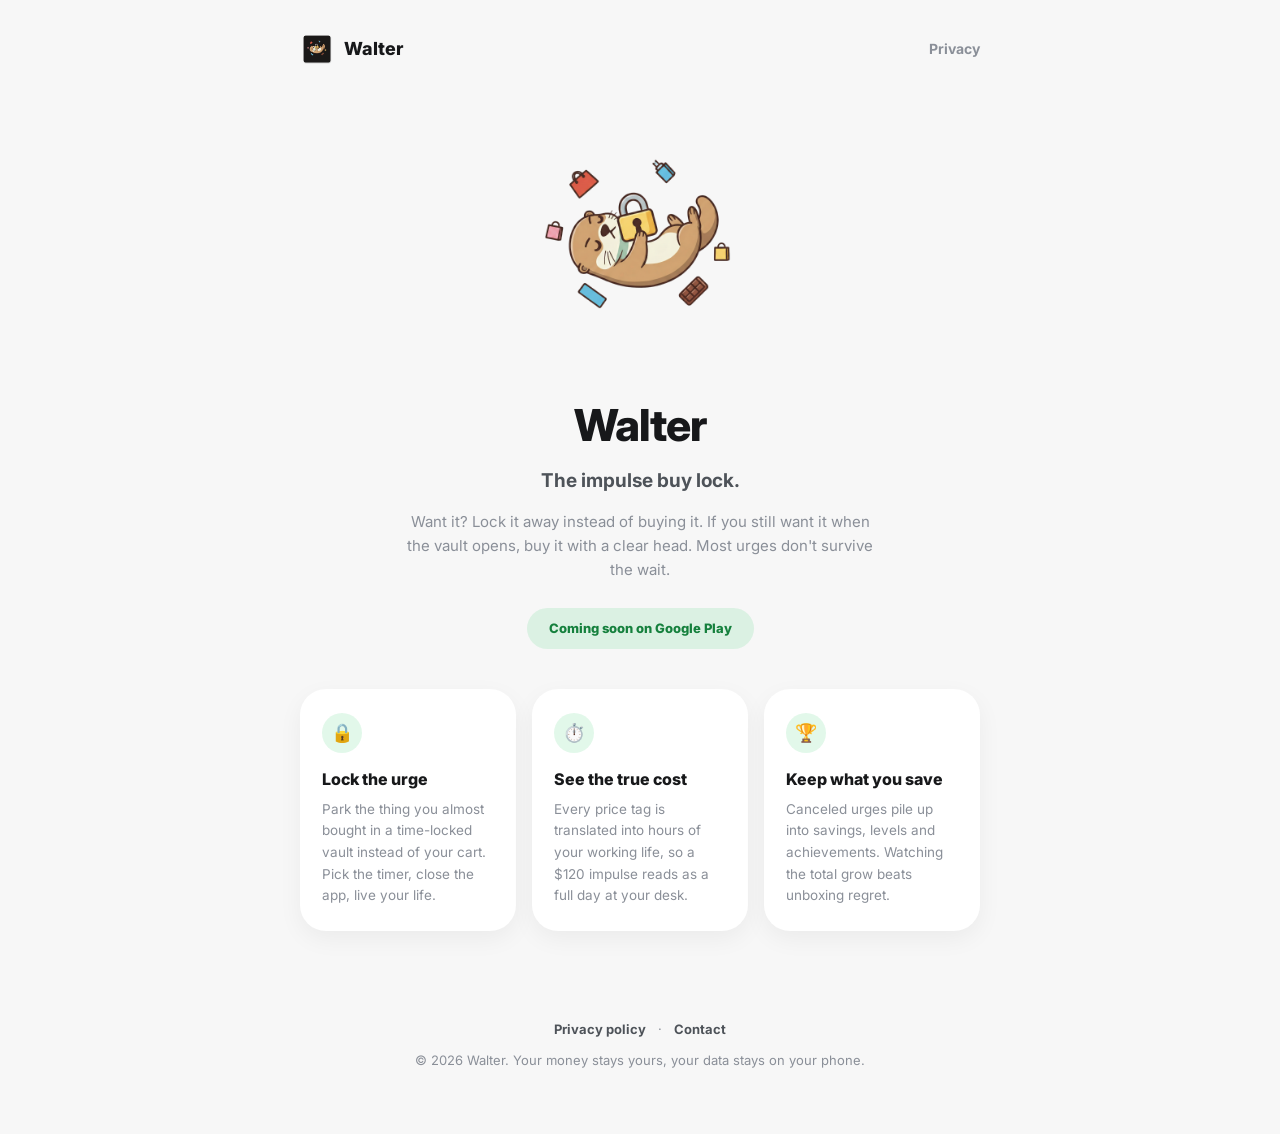
==== index.html @ 2b9dfd16 "Walter landing page and privacy policy Co-Authored-By: Claude Fable 5 <noreply@anthropic.com>" ====
<!doctype html>
<html lang="en">
<head>
  <meta charset="utf-8">
  <meta name="viewport" content="width=device-width, initial-scale=1">
  <title>Walter — the impulse buy lock</title>
  <meta name="description" content="Walter locks your impulse buys in a time vault. If you still want it when the vault opens, buy it with a clear head. Most urges don't survive the wait.">
  <link rel="icon" type="image/png" href="favicon.png">
  <link rel="preconnect" href="https://fonts.googleapis.com">
  <link rel="preconnect" href="https://fonts.gstatic.com" crossorigin>
  <link href="https://fonts.googleapis.com/css2?family=Inter:wght@400;700;800&display=swap" rel="stylesheet">
  <link rel="stylesheet" href="styles.css">
</head>
<body>
  <div class="wrap">
    <header class="site">
      <a class="brand" href="index.html">
        <img src="favicon.png" alt="">
        Walter
      </a>
      <nav><a href="privacy.html">Privacy</a></nav>
    </header>

    <section class="hero">
      <img class="mascot" src="otter.png" alt="Walter the otter floating on his back, hugging a padlock while shopping temptations drift around him">
      <h1>Walter</h1>
      <p class="tagline">The impulse buy lock.</p>
      <p class="sub">
        Want it? Lock it away instead of buying it. If you still want it when the
        vault opens, buy it with a clear head. Most urges don't survive the wait.
      </p>
      <span class="pill">Coming soon on Google Play</span>
    </section>

    <section class="cards">
      <div class="card">
        <div class="dot">🔒</div>
        <h3>Lock the urge</h3>
        <p>Park the thing you almost bought in a time-locked vault instead of your cart. Pick the timer, close the app, live your life.</p>
      </div>
      <div class="card">
        <div class="dot">⏱️</div>
        <h3>See the true cost</h3>
        <p>Every price tag is translated into hours of your working life, so a $120 impulse reads as a full day at your desk.</p>
      </div>
      <div class="card">
        <div class="dot">🏆</div>
        <h3>Keep what you save</h3>
        <p>Canceled urges pile up into savings, levels and achievements. Watching the total grow beats unboxing regret.</p>
      </div>
    </section>

    <footer class="site">
      <a href="privacy.html">Privacy policy</a>
      <span class="sep">·</span>
      <a href="mailto:winndin@gmail.com">Contact</a>
      <p style="margin-top: 10px;">© 2026 Walter. Your money stays yours, your data stays on your phone.</p>
    </footer>
  </div>
</body>
</html>
---- styles.css ----
/* Walter site — mirrors the app's soft health-app look. */
:root {
  --bg: #F7F7F7;
  --surface: #FFFFFF;
  --text: #17181A;
  --text-secondary: #4E5359;
  --text-muted: #8A8F98;
  --accent: #22C55E;
  --accent-soft: rgba(34, 197, 94, 0.13);
  --radius: 26px;
  --shadow: 0 8px 24px rgba(15, 18, 20, 0.05);
}

* { margin: 0; padding: 0; box-sizing: border-box; }

body {
  font-family: 'Inter', -apple-system, 'Segoe UI', Roboto, sans-serif;
  background: var(--bg);
  color: var(--text);
  line-height: 1.6;
  -webkit-font-smoothing: antialiased;
}

.wrap {
  max-width: 720px;
  margin: 0 auto;
  padding: 24px 20px 64px;
}

header.site {
  display: flex;
  align-items: center;
  justify-content: space-between;
  padding: 8px 0 40px;
}

.brand {
  display: flex;
  align-items: center;
  gap: 10px;
  font-weight: 800;
  font-size: 18px;
  color: var(--text);
  text-decoration: none;
}

.brand img { width: 34px; height: 34px; border-radius: 10px; }

header.site nav a {
  color: var(--text-muted);
  text-decoration: none;
  font-weight: 700;
  font-size: 14px;
}

header.site nav a:hover { color: var(--text); }

.hero { text-align: center; padding: 8px 0 40px; }

.hero img.mascot {
  width: 260px;
  max-width: 70vw;
  height: auto;
  margin-bottom: 8px;
}

.hero h1 {
  font-size: 44px;
  font-weight: 800;
  letter-spacing: -0.02em;
  margin-bottom: 6px;
}

.hero p.tagline {
  font-size: 19px;
  font-weight: 700;
  color: var(--text-secondary);
  margin-bottom: 14px;
}

.hero p.sub {
  font-size: 15px;
  color: var(--text-muted);
  max-width: 480px;
  margin: 0 auto 26px;
}

.pill {
  display: inline-block;
  background: var(--accent-soft);
  color: #15803D;
  font-weight: 800;
  font-size: 13px;
  padding: 10px 22px;
  border-radius: 999px;
}

.cards {
  display: grid;
  grid-template-columns: repeat(auto-fit, minmax(200px, 1fr));
  gap: 16px;
  margin-bottom: 48px;
}

.card {
  background: var(--surface);
  border-radius: var(--radius);
  box-shadow: var(--shadow);
  padding: 24px 22px;
}

.card .dot {
  width: 40px;
  height: 40px;
  border-radius: 999px;
  background: var(--accent-soft);
  display: flex;
  align-items: center;
  justify-content: center;
  font-size: 18px;
  margin-bottom: 14px;
}

.card h3 { font-size: 16px; font-weight: 800; margin-bottom: 6px; }
.card p { font-size: 13.5px; color: var(--text-muted); }

/* Privacy page */
.doc {
  background: var(--surface);
  border-radius: var(--radius);
  box-shadow: var(--shadow);
  padding: 36px 32px;
}

.doc h1 { font-size: 28px; font-weight: 800; margin-bottom: 4px; }
.doc p.date { color: var(--text-muted); font-size: 13px; margin-bottom: 24px; }
.doc h2 { font-size: 17px; font-weight: 800; margin: 26px 0 8px; }
.doc p, .doc li { font-size: 14.5px; color: var(--text-secondary); }
.doc ul { padding-left: 22px; margin: 8px 0; }
.doc a { color: #15803D; font-weight: 700; text-decoration: none; }
.doc a:hover { text-decoration: underline; }

footer.site {
  text-align: center;
  padding-top: 40px;
  font-size: 13px;
  color: var(--text-muted);
}

footer.site a { color: var(--text-secondary); font-weight: 700; text-decoration: none; }
footer.site a:hover { color: var(--text); }
footer.site .sep { margin: 0 8px; color: var(--text-muted); }
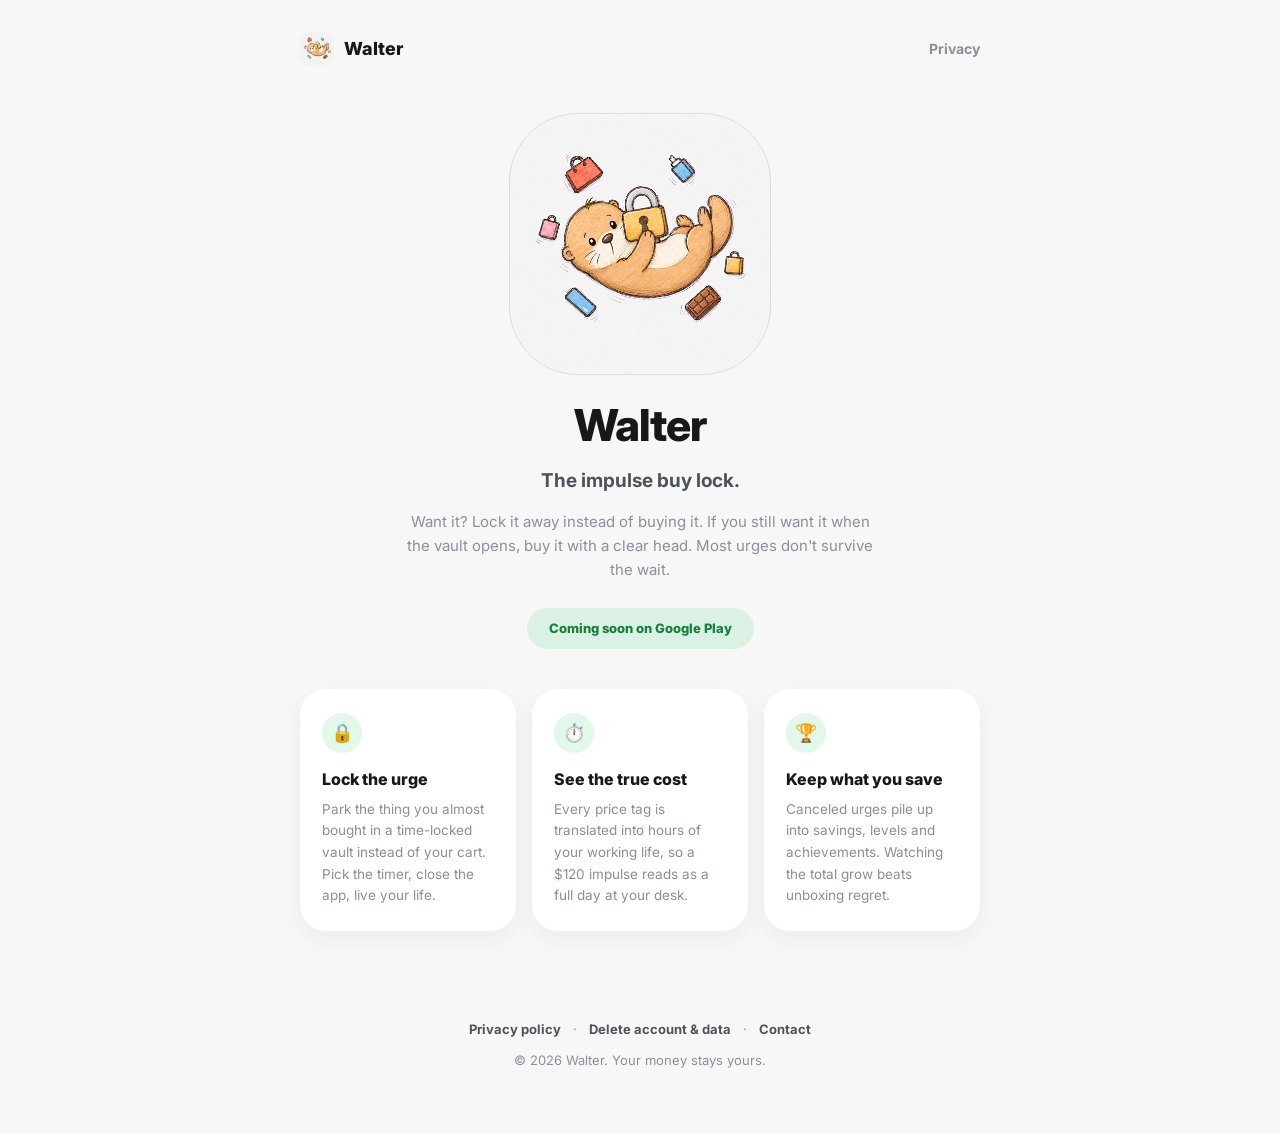
==== commit cc098588: "Update privacy policy and contact email" ====
--- a/index.html
+++ b/index.html
@@ -53,8 +53,10 @@
     <footer class="site">
       <a href="privacy.html">Privacy policy</a>
       <span class="sep">·</span>
-      <a href="mailto:winndin@gmail.com">Contact</a>
-      <p style="margin-top: 10px;">© 2026 Walter. Your money stays yours, your data stays on your phone.</p>
+      <a href="privacy.html#account-deletion">Delete account &amp; data</a>
+      <span class="sep">·</span>
+      <a href="mailto:nokolabs.dev@gmail.com">Contact</a>
+      <p style="margin-top: 10px;">© 2026 Walter. Your money stays yours.</p>
     </footer>
   </div>
 </body>
--- a/styles.css
+++ b/styles.css
@@ -62,6 +62,8 @@
   max-width: 70vw;
   height: auto;
   margin-bottom: 8px;
+  border-radius: 26%;
+  outline: 1px solid oklch(0 0 0 / 0.1);
 }
 
 .hero h1 {
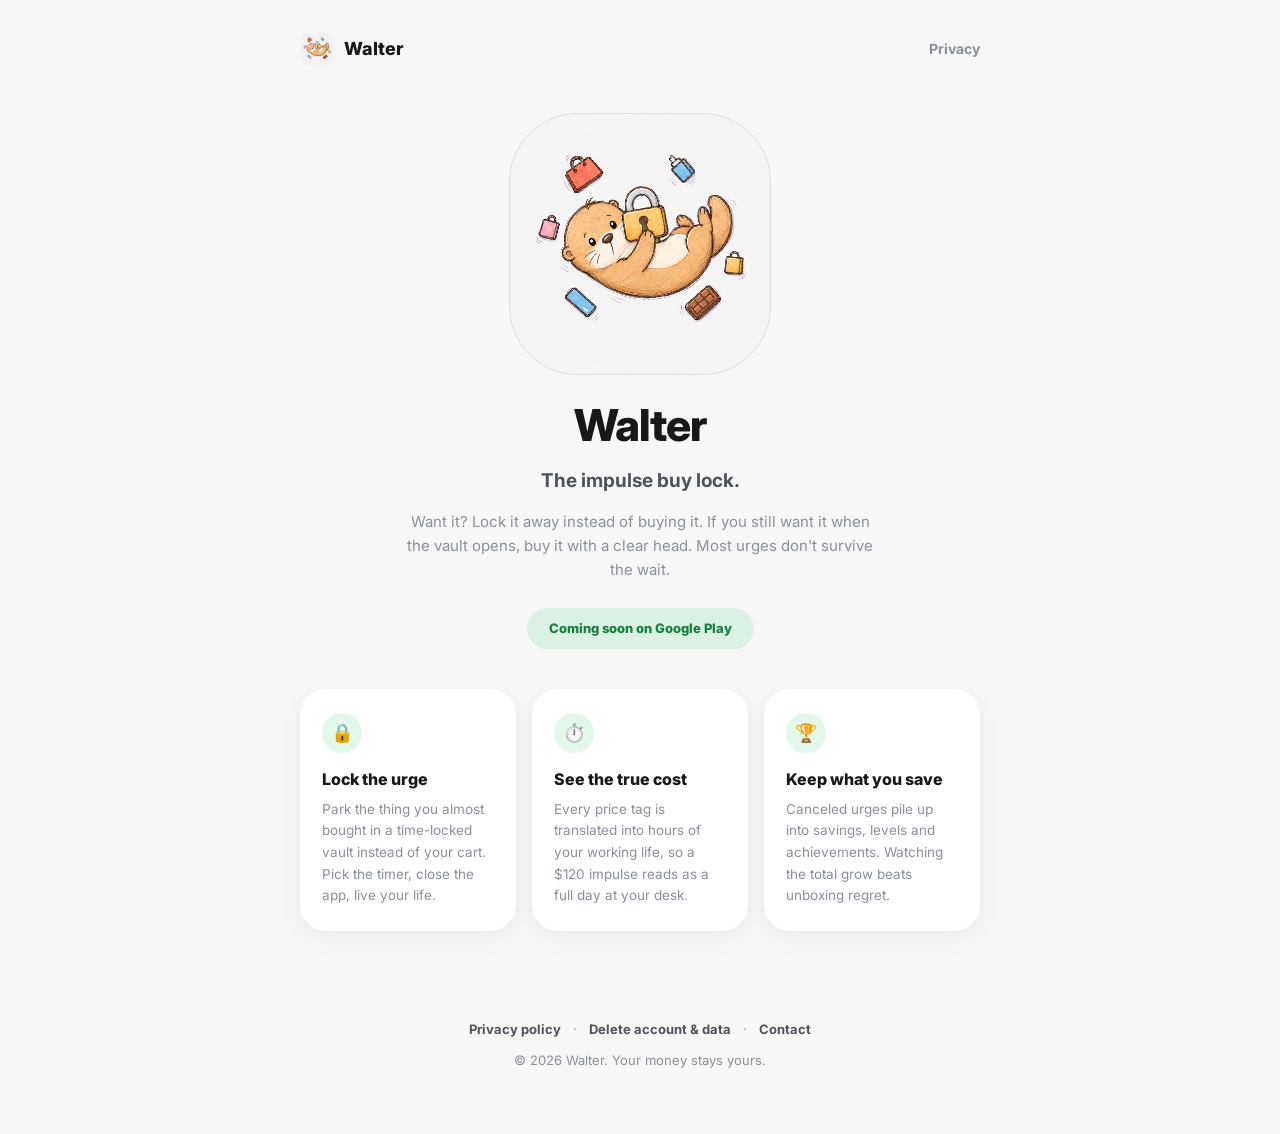
==== commit 50c7110a: "Update website icons to rounded treatment" ====
--- a/index.html
+++ b/index.html
@@ -5,7 +5,11 @@
   <meta name="viewport" content="width=device-width, initial-scale=1">
   <title>Walter — the impulse buy lock</title>
   <meta name="description" content="Walter locks your impulse buys in a time vault. If you still want it when the vault opens, buy it with a clear head. Most urges don't survive the wait.">
-  <link rel="icon" type="image/png" href="favicon.png">
+  <meta name="theme-color" content="#F3F3F3">
+  <link rel="icon" type="image/png" sizes="32x32" href="favicon-32.png">
+  <link rel="icon" type="image/png" sizes="16x16" href="favicon-16.png">
+  <link rel="apple-touch-icon" sizes="180x180" href="apple-touch-icon.png">
+  <link rel="manifest" href="manifest.webmanifest">
   <link rel="preconnect" href="https://fonts.googleapis.com">
   <link rel="preconnect" href="https://fonts.gstatic.com" crossorigin>
   <link href="https://fonts.googleapis.com/css2?family=Inter:wght@400;700;800&display=swap" rel="stylesheet">
@@ -15,7 +19,7 @@
   <div class="wrap">
     <header class="site">
       <a class="brand" href="index.html">
-        <img src="favicon.png" alt="">
+        <img src="icon-192.png" alt="">
         Walter
       </a>
       <nav><a href="privacy.html">Privacy</a></nav>
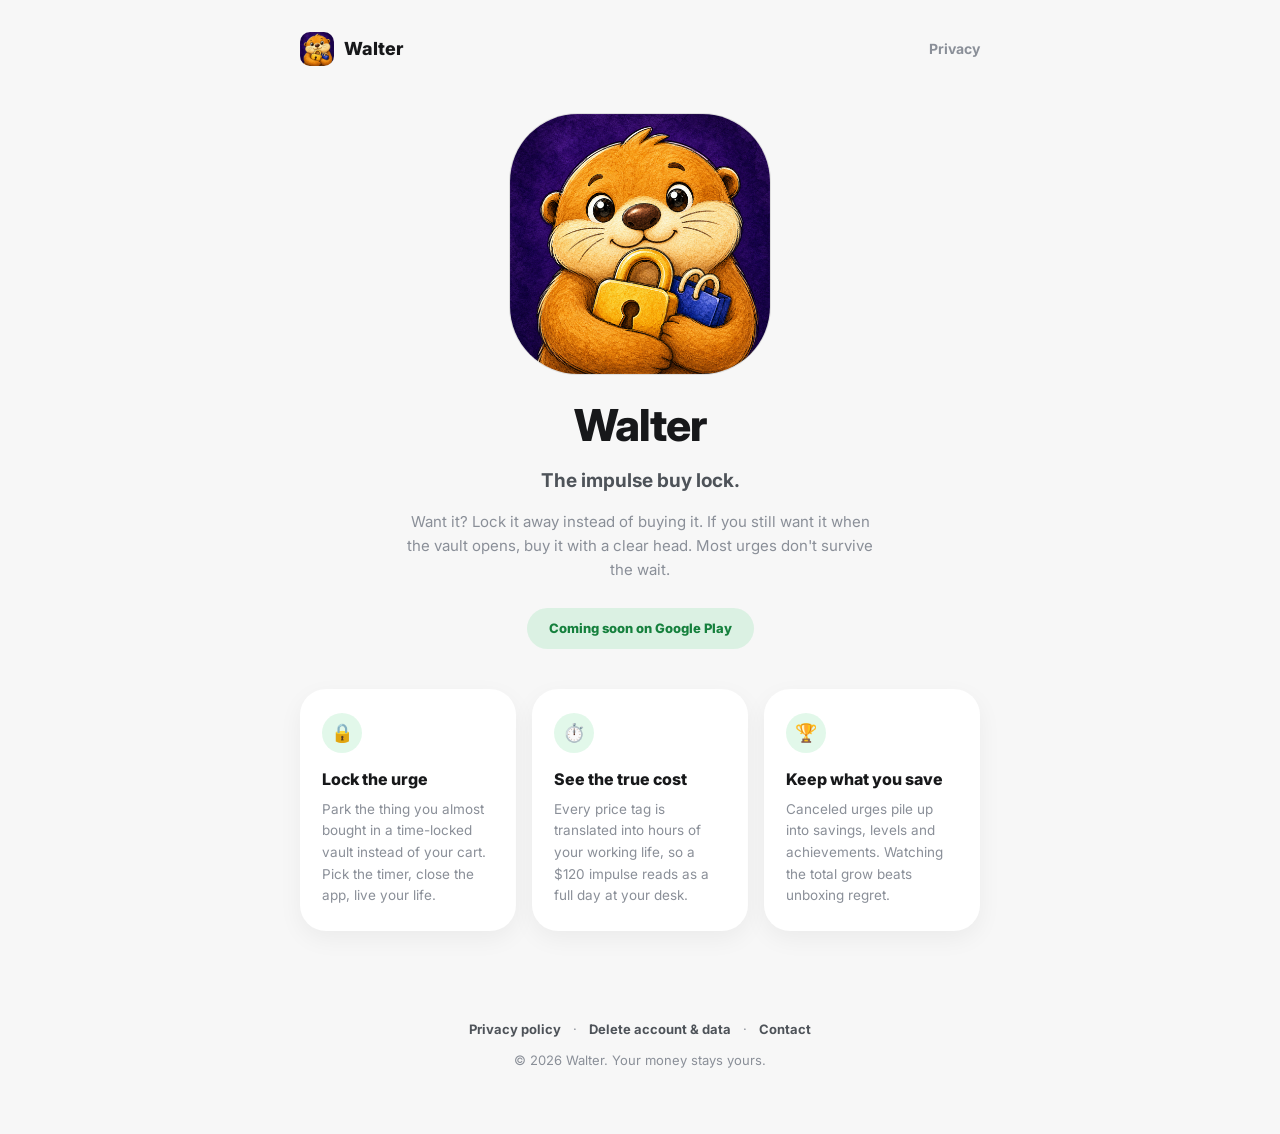
==== commit cc3ee6ae: "Refresh Walter website branding" ====
--- a/index.html
+++ b/index.html
@@ -6,6 +6,22 @@
   <title>Walter — the impulse buy lock</title>
   <meta name="description" content="Walter locks your impulse buys in a time vault. If you still want it when the vault opens, buy it with a clear head. Most urges don't survive the wait.">
   <meta name="theme-color" content="#F3F3F3">
+  <link rel="canonical" href="https://karroge10.github.io/walter-site/">
+  <meta property="og:type" content="website">
+  <meta property="og:site_name" content="Walter">
+  <meta property="og:title" content="Walter — the impulse buy lock">
+  <meta property="og:description" content="Lock impulse buys in a time vault and come back to them with a clear head.">
+  <meta property="og:url" content="https://karroge10.github.io/walter-site/">
+  <meta property="og:image" content="https://karroge10.github.io/walter-site/social-preview.png">
+  <meta property="og:image:width" content="1200">
+  <meta property="og:image:height" content="630">
+  <meta property="og:image:alt" content="Walter the otter holding a gold lock and blue shopping bag">
+  <meta name="twitter:card" content="summary_large_image">
+  <meta name="twitter:title" content="Walter — the impulse buy lock">
+  <meta name="twitter:description" content="Lock impulse buys in a time vault and come back to them with a clear head.">
+  <meta name="twitter:image" content="https://karroge10.github.io/walter-site/social-preview.png">
+  <meta name="twitter:image:alt" content="Walter the otter holding a gold lock and blue shopping bag">
+  <link rel="icon" type="image/png" sizes="512x512" href="favicon.png">
   <link rel="icon" type="image/png" sizes="32x32" href="favicon-32.png">
   <link rel="icon" type="image/png" sizes="16x16" href="favicon-16.png">
   <link rel="apple-touch-icon" sizes="180x180" href="apple-touch-icon.png">
@@ -26,7 +42,7 @@
     </header>
 
     <section class="hero">
-      <img class="mascot" src="otter.png" alt="Walter the otter floating on his back, hugging a padlock while shopping temptations drift around him">
+      <img class="mascot" src="icon-512.png" alt="Walter the otter holding a gold lock and blue shopping bag">
       <h1>Walter</h1>
       <p class="tagline">The impulse buy lock.</p>
       <p class="sub">
